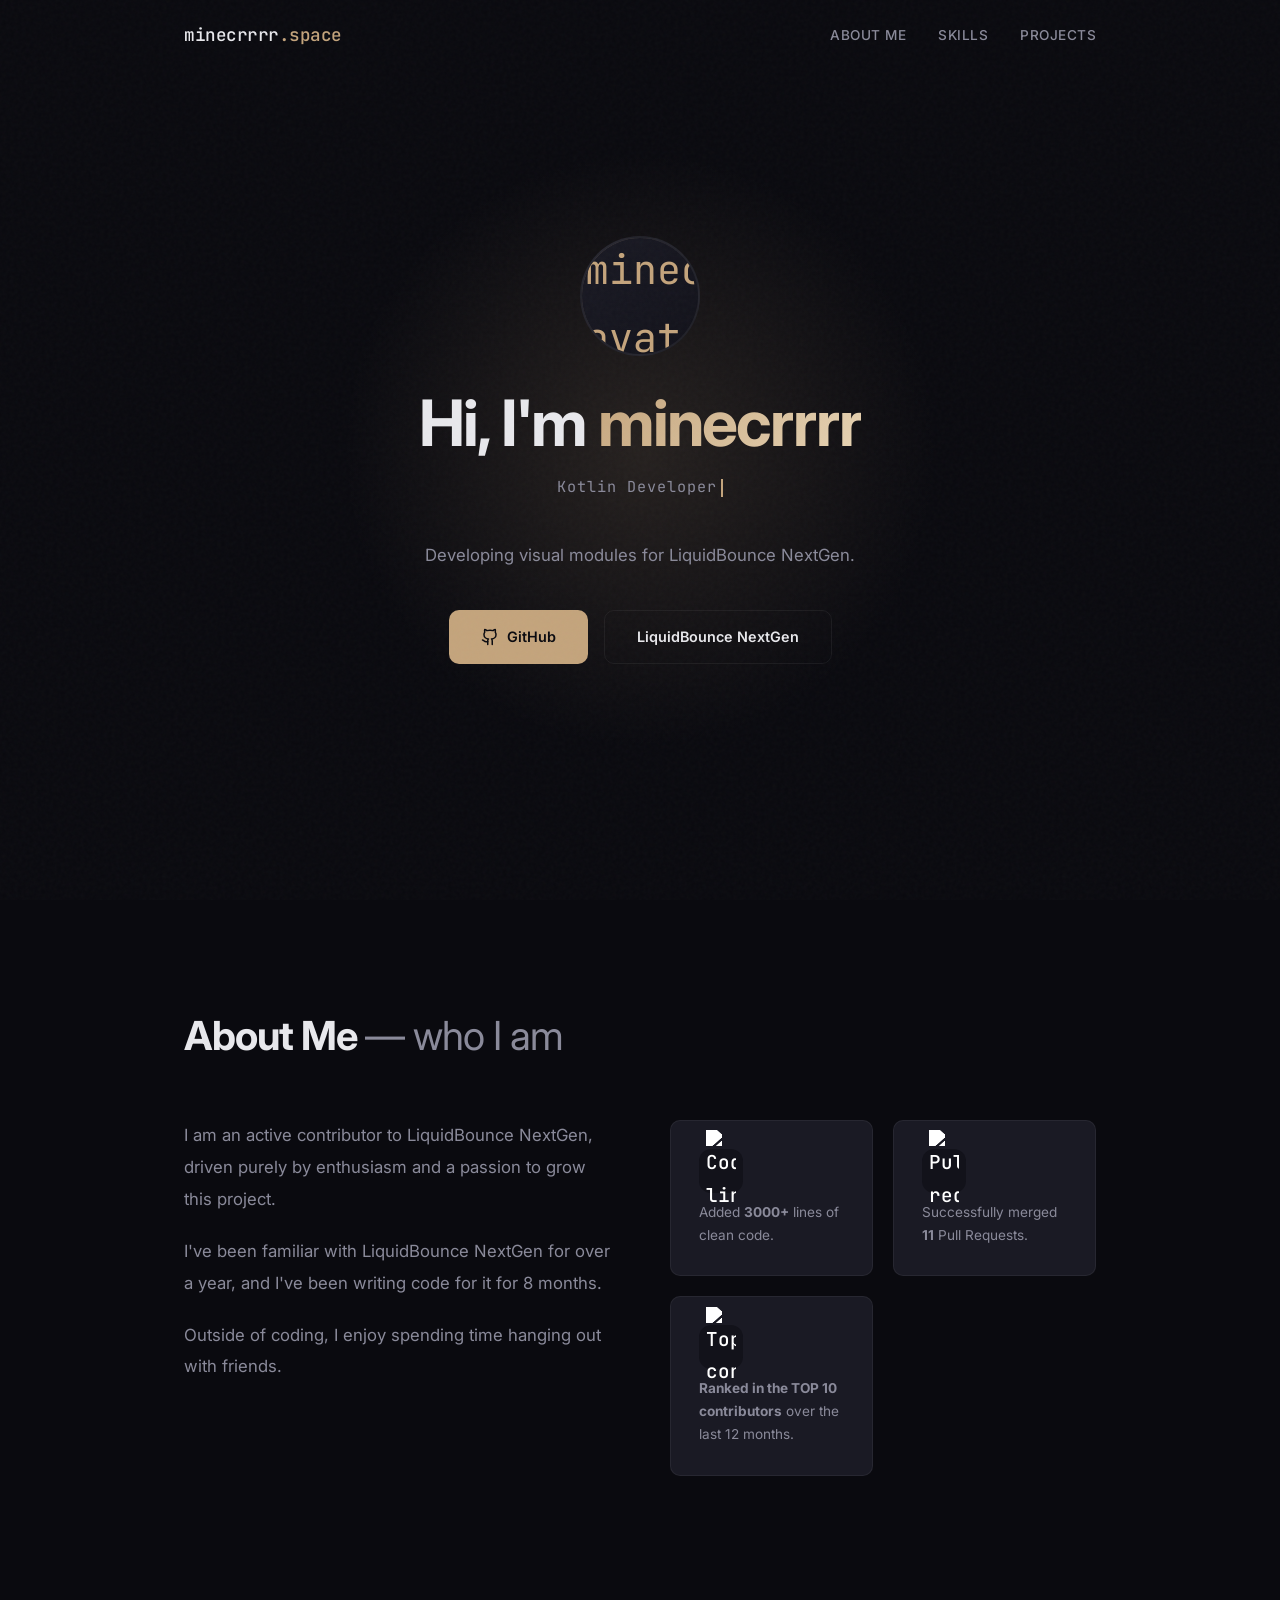
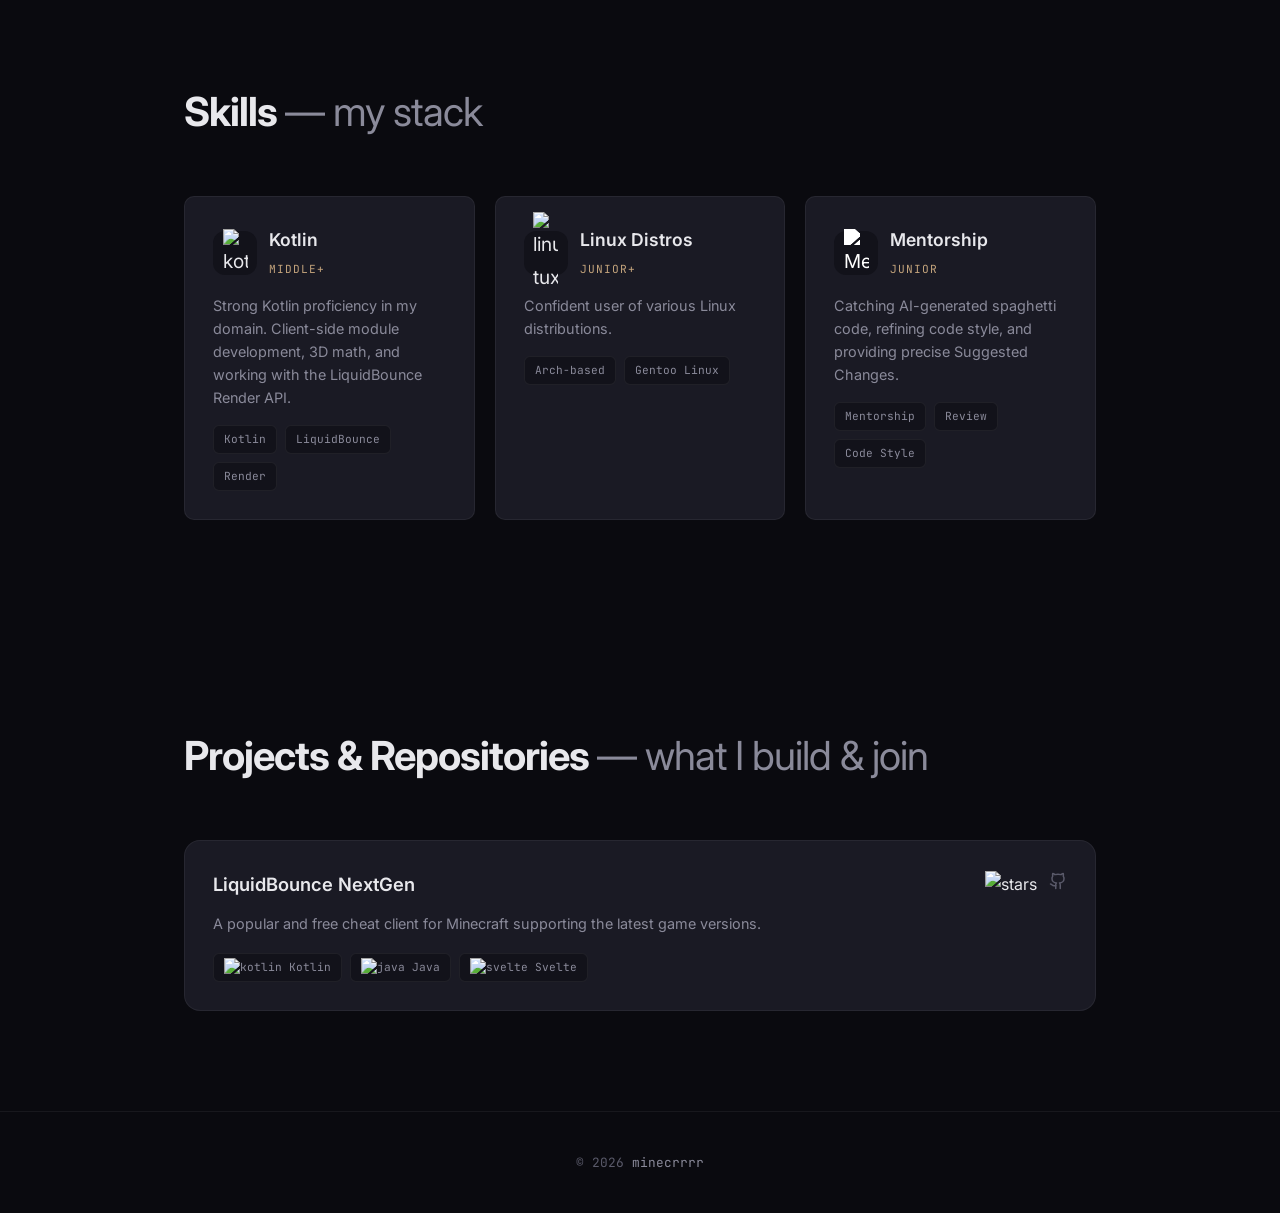
==== en/index.html @ 70c92e73 "feat(portfolio): add ru/en translations" ====
<!doctype html>
<html lang="en">
  <head>
    <meta charset="UTF-8" />
    <!-- Mobile responsiveness -->
    <meta name="viewport" content="width=device-width, initial-scale=1.0" />

    <title>minecrrrr.space — Personal Space</title>

    <link rel="icon" type="image/svg+xml" href="../favicon.svg" />

    <!-- Fonts -->
    <link rel="preconnect" href="https://fonts.googleapis.com" />
    <link rel="preconnect" href="https://fonts.gstatic.com" crossorigin />
    <link
      href="https://fonts.googleapis.com/css2?family=Inter:wght@300;400;500;600;700&family=JetBrains+Mono:wght@400;500&display=swap"
      rel="stylesheet"
    />

    <style>
      :root {
        --bg: #0a0a0f;
        --bg-elevated: #12121a;
        --bg-card: #1a1a24;
        --text: #e8e8ec;
        --text-muted: #8a8a9a;
        --text-dim: #5a5a6a;
        --accent: #c4a47c;
        --accent-glow: rgba(196, 164, 124, 0.15);
        --border: rgba(255, 255, 255, 0.06);
        --border-hover: rgba(196, 164, 124, 0.3);
        --radius: 16px;
        --radius-sm: 10px;
      }

      * {
        margin: 0;
        padding: 0;
        box-sizing: border-box;
      }
      html {
        scroll-behavior: smooth;
      }

      body {
        font-family:
          "Inter",
          -apple-system,
          BlinkMacSystemFont,
          sans-serif;
        background: var(--bg);
        color: var(--text);
        line-height: 1.7;
        overflow-x: hidden;
        -webkit-font-smoothing: antialiased;
      }

      body::before {
        content: "";
        position: fixed;
        top: 0;
        left: 0;
        width: 100%;
        height: 100%;
        opacity: 0.03;
        z-index: 9999;
        pointer-events: none;
        background-image: url("data:image/svg+xml,%3Csvg viewBox='0 0 256 256' xmlns='http://www.w3.org/2000/svg'%3E%3Cfilter id='noise'%3E%3CfeTurbulence type='fractalNoise' baseFrequency='0.9' numOctaves='4' stitchTiles='stitch'/%3E%3C/filter%3E%3Crect width='100%25' height='100%25' filter='url(%23noise)'/%3E%3C/svg%3E");
      }

      ::-webkit-scrollbar {
        width: 6px;
      }
      ::-webkit-scrollbar-track {
        background: var(--bg);
      }
      ::-webkit-scrollbar-thumb {
        background: var(--text-dim);
        border-radius: 3px;
      }
      ::-webkit-scrollbar-thumb:hover {
        background: var(--text-muted);
      }

      @keyframes fadeUp {
        from {
          opacity: 0;
          transform: translateY(30px);
        }
        to {
          opacity: 1;
          transform: translateY(0);
        }
      }
      @keyframes pulse {
        0%,
        100% {
          opacity: 1;
        }
        50% {
          opacity: 0.5;
        }
      }
      @keyframes float {
        0%,
        100% {
          transform: translateY(0px);
        }
        50% {
          transform: translateY(-10px);
        }
      }
      @keyframes blink {
        50% {
          opacity: 0;
        }
      }

      .fade-up {
        opacity: 0;
        animation: fadeUp 0.8s ease forwards;
      }
      .fade-up.delay-1 {
        animation-delay: 0.1s;
      }
      .fade-up.delay-2 {
        animation-delay: 0.2s;
      }
      .fade-up.delay-3 {
        animation-delay: 0.3s;
      }
      .fade-up.delay-4 {
        animation-delay: 0.4s;
      }

      .container {
        max-width: 960px;
        margin: 0 auto;
        padding: 0 24px;
      }

      nav {
        position: fixed;
        top: 0;
        left: 0;
        right: 0;
        z-index: 100;
        padding: 20px 0;
        transition: all 0.3s ease;
      }
      nav.scrolled {
        background: rgba(10, 10, 15, 0.85);
        backdrop-filter: blur(20px);
        border-bottom: 1px solid var(--border);
        padding: 14px 0;
      }
      nav .container {
        display: flex;
        justify-content: space-between;
        align-items: center;
      }
      .logo {
        font-family: "JetBrains Mono", monospace;
        font-size: 1.1rem;
        font-weight: 500;
        color: var(--text);
        text-decoration: none;
        letter-spacing: -0.5px;
      }
      .logo span {
        color: var(--accent);
      }
      .nav-links {
        display: flex;
        gap: 32px;
        list-style: none;
      }
      .nav-links a {
        color: var(--text-muted);
        text-decoration: none;
        font-size: 0.85rem;
        font-weight: 500;
        letter-spacing: 0.5px;
        text-transform: uppercase;
        transition: color 0.3s ease;
        position: relative;
      }
      .nav-links a::after {
        content: "";
        position: absolute;
        bottom: -4px;
        left: 0;
        width: 0;
        height: 1px;
        background: var(--accent);
        transition: width 0.3s ease;
      }
      .nav-links a:hover {
        color: var(--text);
      }
      .nav-links a:hover::after {
        width: 100%;
      }

      .hero {
        min-height: 100vh;
        display: flex;
        align-items: center;
        justify-content: center;
        position: relative;
        overflow: hidden;
      }
      .hero-bg {
        position: absolute;
        top: 50%;
        left: 50%;
        transform: translate(-50%, -50%);
        width: 600px;
        height: 600px;
        background: radial-gradient(
          circle,
          var(--accent-glow) 0%,
          transparent 70%
        );
        border-radius: 50%;
        animation: pulse 6s ease-in-out infinite;
        pointer-events: none;
      }
      .hero-content {
        text-align: center;
        position: relative;
        z-index: 1;
      }
      .hero-avatar {
        width: 120px;
        height: 120px;
        border-radius: 50%;
        margin: 0 auto 32px;
        background: linear-gradient(135deg, var(--bg-card), var(--bg-elevated));
        border: 2px solid var(--border);
        display: flex;
        align-items: center;
        justify-content: center;
        font-family: "JetBrains Mono", monospace;
        font-size: 2.5rem;
        color: var(--accent);
        position: relative;
        overflow: hidden;
      }
      .hero-avatar::before {
        content: "";
        position: absolute;
        inset: -2px;
        border-radius: 50%;
        padding: 2px;
        background: linear-gradient(135deg, var(--accent), transparent 60%);
        -webkit-mask:
          linear-gradient(#fff 0 0) content-box,
          linear-gradient(#fff 0 0);
        mask:
          linear-gradient(#fff 0 0) content-box,
          linear-gradient(#fff 0 0);
        -webkit-mask-composite: xor;
        mask-composite: exclude;
        opacity: 0.5;
      }
      .hero h1 {
        font-size: clamp(2.5rem, 6vw, 4rem);
        font-weight: 700;
        letter-spacing: -2px;
        line-height: 1.1;
        margin-bottom: 16px;
      }
      .hero h1 .accent {
        background: linear-gradient(135deg, var(--accent), #e8d5b5);
        -webkit-background-clip: text;
        -webkit-text-fill-color: transparent;
        background-clip: text;
      }
      .hero-subtitle {
        font-family: "JetBrains Mono", monospace;
        font-size: 0.95rem;
        color: var(--text-muted);
        margin-bottom: 40px;
        letter-spacing: 1px;
        min-height: 1.5em;
      }
      .hero-subtitle .cursor {
        display: inline-block;
        width: 2px;
        height: 1.2em;
        background: var(--accent);
        margin-left: 4px;
        animation: blink 1s step-end infinite;
        vertical-align: text-bottom;
      }
      .hero-desc {
        max-width: 520px;
        margin: 0 auto 40px;
        color: var(--text-muted);
        font-size: 1.05rem;
        line-height: 1.8;
      }
      .hero-buttons {
        display: flex;
        gap: 16px;
        justify-content: center;
        flex-wrap: wrap;
      }

      .btn {
        display: inline-flex;
        align-items: center;
        gap: 8px;
        padding: 14px 32px;
        border-radius: var(--radius-sm);
        font-size: 0.9rem;
        font-weight: 600;
        text-decoration: none;
        transition: all 0.3s ease;
        cursor: pointer;
        border: none;
        font-family: inherit;
      }
      .btn-primary {
        background: var(--accent);
        color: var(--bg);
      }
      .btn-primary:hover {
        transform: translateY(-2px);
        box-shadow: 0 10px 40px rgba(196, 164, 124, 0.3);
      }
      .btn-secondary {
        background: transparent;
        color: var(--text);
        border: 1px solid var(--border);
      }
      .btn-secondary:hover {
        border-color: var(--border-hover);
        background: var(--bg-card);
        transform: translateY(-2px);
      }

      section {
        padding: 100px 0;
        position: relative;
      }
      .section-header {
        margin-bottom: 60px;
      }
      .section-label {
        font-family: "JetBrains Mono", monospace;
        font-size: 0.75rem;
        color: var(--accent);
        letter-spacing: 3px;
        text-transform: uppercase;
        margin-bottom: 12px;
      }
      .section-title {
        font-size: clamp(1.8rem, 4vw, 2.5rem);
        font-weight: 700;
        letter-spacing: -1px;
        line-height: 1.2;
      }
      .section-title span {
        color: var(--text-muted);
        font-weight: 400;
      }

      .about-grid {
        display: grid;
        grid-template-columns: 1fr 1fr;
        gap: 60px;
        align-items: start;
      }
      .about-text {
        color: var(--text-muted);
        font-size: 1.05rem;
        line-height: 1.9;
      }
      .about-text p {
        margin-bottom: 20px;
      }
      .about-text strong {
        color: var(--text);
        font-weight: 600;
      }
      .about-text a {
        color: var(--accent);
        text-decoration: none;
        border-bottom: 1px solid transparent;
        transition: border-color 0.3s ease;
      }
      .about-text a:hover {
        border-bottom-color: var(--accent);
      }
      .stats {
        display: grid;
        grid-template-columns: 1fr 1fr;
        gap: 20px;
      }
      .stat-card {
        background: var(--bg-card);
        border: 1px solid var(--border);
        border-radius: var(--radius-sm);
        padding: 28px;
        transition: all 0.3s ease;
      }
      .stat-card:hover {
        border-color: var(--border-hover);
        transform: translateY(-4px);
      }
      .stat-number {
        font-family: "JetBrains Mono", monospace;
        font-size: 2rem;
        font-weight: 500;
        color: var(--accent);
        margin-bottom: 8px;
      }
      .stat-label {
        font-size: 0.85rem;
        color: var(--text-muted);
      }

      .skills-grid {
        display: grid;
        grid-template-columns: repeat(auto-fit, minmax(280px, 1fr));
        gap: 20px;
      }
      .skill-card {
        background: var(--bg-card);
        border: 1px solid var(--border);
        border-radius: var(--radius-sm);
        padding: 28px;
        transition: all 0.3s ease;
      }
      .skill-card:hover {
        border-color: var(--border-hover);
        transform: translateY(-4px);
      }
      .skill-header {
        display: flex;
        align-items: center;
        gap: 12px;
        margin-bottom: 12px;
      }
      .skill-icon {
        width: 44px;
        height: 44px;
        border-radius: 12px;
        background: var(--bg-elevated);
        display: flex;
        align-items: center;
        justify-content: center;
        font-size: 1.2rem;
        flex-shrink: 0;
      }
      .skill-name {
        font-size: 1.1rem;
        font-weight: 600;
      }
      .skill-level {
        font-family: "JetBrains Mono", monospace;
        font-size: 0.7rem;
        color: var(--accent);
        text-transform: uppercase;
        letter-spacing: 1px;
      }
      .skill-desc {
        font-size: 0.9rem;
        color: var(--text-muted);
        line-height: 1.6;
      }
      .skill-tags {
        display: flex;
        flex-wrap: wrap;
        gap: 8px;
        margin-top: 16px;
      }
      .skill-tag {
        font-family: "JetBrains Mono", monospace;
        font-size: 0.7rem;
        padding: 4px 10px;
        border-radius: 6px;
        background: var(--bg-elevated);
        color: var(--text-muted);
        border: 1px solid var(--border);
      }

      .projects-grid {
        display: grid;
        grid-template-columns: repeat(auto-fit, minmax(300px, 1fr));
        gap: 24px;
      }
      .project-card {
        background: var(--bg-card);
        border: 1px solid var(--border);
        border-radius: var(--radius);
        overflow: hidden;
        transition: all 0.4s ease;
        position: relative;
      }
      .project-card::before {
        content: "";
        position: absolute;
        top: 0;
        left: 0;
        right: 0;
        height: 2px;
        opacity: 0;
        transition: opacity 0.3s ease;
      }
      .project-card:hover {
        border-color: var(--border-hover);
        transform: translateY(-6px);
        box-shadow: 0 20px 60px rgba(0, 0, 0, 0.3);
      }
      .project-card:hover::before {
        opacity: 1;
      }
      .project-body {
        padding: 28px;
      }
      .project-header {
        display: flex;
        align-items: center;
        justify-content: space-between;
        margin-bottom: 12px;
      }
      .project-title {
        font-size: 1.15rem;
        font-weight: 600;
      }
      .project-links {
        display: flex;
        gap: 12px;
      }
      .project-links a {
        color: var(--text-dim);
        transition: color 0.3s ease;
      }
      .project-links a:hover {
        color: var(--accent);
      }
      .project-desc {
        color: var(--text-muted);
        font-size: 0.9rem;
        line-height: 1.7;
        margin-bottom: 16px;
      }
      .project-tags {
        display: flex;
        flex-wrap: wrap;
        gap: 8px;
      }
      .project-tag {
        font-family: "JetBrains Mono", monospace;
        font-size: 0.7rem;
        padding: 4px 10px;
        border-radius: 6px;
        background: var(--bg-elevated);
        color: var(--text-muted);
        border: 1px solid var(--border);
      }

      footer {
        padding: 40px 0;
        border-top: 1px solid var(--border);
        text-align: center;
      }
      footer p {
        color: var(--text-dim);
        font-size: 0.8rem;
        font-family: "JetBrains Mono", monospace;
      }
      footer a {
        color: var(--text-muted);
        text-decoration: none;
        transition: color 0.3s ease;
      }
      footer a:hover {
        color: var(--accent);
      }

      @media (max-width: 768px) {
        .nav-links {
          display: none;
        }
        .about-grid {
          grid-template-columns: 1fr;
          gap: 40px;
        }
        .stats {
          grid-template-columns: 1fr 1fr;
        }
        .hero-buttons {
          flex-direction: column;
          align-items: center;
        }
        .btn {
          width: 100%;
          max-width: 280px;
          justify-content: center;
        }
        section {
          padding: 60px 0;
        }
      }

      .reveal {
        opacity: 0;
        transform: translateY(30px);
        transition: all 0.8s ease;
      }
      .reveal.visible {
        opacity: 1;
        transform: translateY(0);
      }
    </style>
  </head>
  <body>
    <!-- NAVIGATION -->
    <nav id="nav">
      <div class="container">
        <a href="#" class="logo">minecrrrr<span>.space</span></a>
        <ul class="nav-links">
          <li><a href="#about">About Me</a></li>
          <li><a href="#skills">Skills</a></li>
          <li><a href="#projects">Projects</a></li>
        </ul>
      </div>
    </nav>

    <!-- HERO SECTION -->
    <section class="hero">
      <div class="hero-bg"></div>

      <div class="hero-content">
        <div class="hero-avatar">
          <img
            src="https://github.com/minecrrrr.png"
            alt="minecrrrr avatar"
            style="width: 110px; height: auto; border-radius: 50%"
          />
        </div>

        <h1 class="fade-up delay-1">
          Hi, I'm <span class="accent">minecrrrr</span>
        </h1>

        <p class="hero-subtitle fade-up delay-2">
          <span id="typewriter"></span><span class="cursor"></span>
        </p>

        <p class="hero-desc fade-up delay-3">
          Developing visual modules for LiquidBounce NextGen.
        </p>

        <div class="hero-buttons fade-up delay-4">
          <a
            href="https://github.com/minecrrrr"
            target="_blank"
            class="btn btn-primary"
          >
            <svg
              width="18"
              height="18"
              viewBox="0 0 24 24"
              fill="none"
              stroke="currentColor"
              stroke-width="2"
              stroke-linecap="round"
              stroke-linejoin="round"
            >
              <path
                d="M15 22v-4a4.8 4.8 0 0 0-1-3.5c3 0 6-2 6-5.5.08-1.25-.27-2.48-1-3.5.28-1.15.28-2.35 0-3.5 0 0-1 0-3 1.5-2.64-.5-5.36-.5-8 0C6 2 5 2 5 2c-.3 1.15-.3 2.35 0 3.5A5.403 5.403 0 0 0 4 9c0 3.5 3 5.5 6 5.5-.39.49-.68 1.05-.85 1.65-.17.6-.22 1.23-.15 1.85v4"
              />
              <path d="M9 18c-4.51 2-5-2-7-2" />
            </svg>
            GitHub
          </a>
          <a
            href="https://github.com/CCBlueX/LiquidBounce"
            target="_blank"
            class="btn btn-secondary"
          >
            LiquidBounce NextGen
          </a>
        </div>
      </div>
    </section>

    <!-- ABOUT SECTION -->
    <section id="about">
      <div class="container">
        <div class="section-header reveal">
          <p class="section-label"></p>
          <h2 class="section-title">About Me <span>— who I am</span></h2>
        </div>

        <div class="about-grid">
          <div class="about-text reveal">
            <p>
              I am an active contributor to LiquidBounce NextGen, driven purely
              by enthusiasm and a passion to grow this project.
            </p>
            <p>
              I've been familiar with LiquidBounce NextGen for over a year, and
              I've been writing code for it for 8 months.
            </p>
            <p>
              Outside of coding, I enjoy spending time hanging out with friends.
            </p>
          </div>

          <div class="stats reveal">
            <div class="stat-card">
              <div class="stat-number">
                <div class="skill-icon">
                  <img
                    src="https://unpkg.com/lucide-static@latest/icons/code-xml.svg"
                    alt="Code lines"
                    style="
                      filter: brightness(0) invert(1);
                      width: 30px;
                      height: auto;
                    "
                  />
                </div>
              </div>
              <div class="stat-label">
                Added <strong>3000+</strong> lines of clean code.
              </div>
            </div>

            <div class="stat-card">
              <div class="stat-number">
                <div class="skill-icon">
                  <img
                    src="https://unpkg.com/lucide-static@latest/icons/git-merge.svg"
                    alt="Pull requests"
                    style="
                      filter: brightness(0) invert(1);
                      width: 30px;
                      height: auto;
                    "
                  />
                </div>
              </div>
              <div class="stat-label">
                Successfully merged <strong>11</strong> Pull Requests.
              </div>
            </div>

            <div class="stat-card">
              <div class="stat-number">
                <div class="skill-icon">
                  <img
                    src="https://unpkg.com/lucide-static@latest/icons/trending-up.svg"
                    alt="Top contributor"
                    style="
                      filter: brightness(0) invert(1);
                      width: 30px;
                      height: auto;
                    "
                  />
                </div>
              </div>
              <div class="stat-label">
                <strong>Ranked in the TOP 10 contributors</strong> over the last
                12 months.
              </div>
            </div>
          </div>
        </div>
      </div>
    </section>

    <!-- SKILLS SECTION -->
    <section id="skills">
      <div class="container">
        <div class="section-header reveal">
          <p class="section-label"></p>
          <h2 class="section-title">Skills <span>— my stack</span></h2>
        </div>

        <div class="skills-grid">
          <div class="skill-card reveal">
            <div class="skill-header">
              <div class="skill-icon">
                <img
                  src="https://cdn.svglogos.dev/logos/kotlin-icon.svg"
                  alt="kotlin"
                  style="width: 25px; height: auto"
                />
              </div>
              <div>
                <h3 class="skill-name">Kotlin</h3>
                <span class="skill-level">Middle+</span>
              </div>
            </div>
            <p class="skill-desc">
              Strong Kotlin proficiency in my domain. Client-side module
              development, 3D math, and working with the LiquidBounce Render
              API.
            </p>
            <div class="skill-tags">
              <span class="skill-tag">Kotlin</span>
              <span class="skill-tag">LiquidBounce</span>
              <span class="skill-tag">Render</span>
            </div>
          </div>

          <div class="skill-card reveal">
            <div class="skill-header">
              <div class="skill-icon">
                <img
                  src="https://cdn.svglogos.dev/logos/linux-tux.svg"
                  alt="linux-tux"
                  style="width: 25px; height: auto"
                />
              </div>
              <div>
                <h3 class="skill-name">Linux Distros</h3>
                <span class="skill-level">Junior+</span>
              </div>
            </div>
            <p class="skill-desc">
              Confident user of various Linux distributions.
            </p>
            <div class="skill-tags">
              <span class="skill-tag">Arch-based</span>
              <span class="skill-tag">Gentoo Linux</span>
            </div>
          </div>

          <div class="skill-card reveal">
            <div class="skill-header">
              <div class="skill-icon">
                <img
                  src="https://unpkg.com/lucide-static@latest/icons/message-square-code.svg"
                  alt="Mentorship"
                  style="
                    filter: brightness(0) invert(1);
                    width: 25px;
                    height: auto;
                  "
                />
              </div>
              <div>
                <h3 class="skill-name">Mentorship</h3>
                <span class="skill-level">Junior</span>
              </div>
            </div>
            <p class="skill-desc">
              Catching AI-generated spaghetti code, refining code style, and
              providing precise Suggested Changes.
            </p>
            <div class="skill-tags">
              <span class="skill-tag">Mentorship</span>
              <span class="skill-tag">Review</span>
              <span class="skill-tag">Code Style</span>
            </div>
          </div>
        </div>
      </div>
    </section>

    <!-- PROJECTS SECTION -->
    <section id="projects">
      <div class="container">
        <div class="section-header reveal">
          <p class="section-label"></p>
          <h2 class="section-title">
            Projects & Repositories <span>— what I build & join</span>
          </h2>
        </div>

        <div class="projects-grid">
          <div class="project-card reveal">
            <div class="project-body">
              <div class="project-header">
                <h3 class="project-title">LiquidBounce NextGen</h3>
                <div class="project-links">
                  <span
                    ><img
                      src="https://img.shields.io/github/stars/CCBlueX/LiquidBounce?style=flat-square&color=c4a47c&labelColor=1a1a24&logo=github"
                      alt="stars"
                  /></span>
                  <a
                    href="https://github.com/CCBlueX/LiquidBounce"
                    target="_blank"
                    aria-label="GitHub"
                  >
                    <svg
                      width="18"
                      height="18"
                      viewBox="0 0 24 24"
                      fill="none"
                      stroke="currentColor"
                      stroke-width="2"
                      stroke-linecap="round"
                      stroke-linejoin="round"
                    >
                      <path
                        d="M15 22v-4a4.8 4.8 0 0 0-1-3.5c3 0 6-2 6-5.5.08-1.25-.27-2.48-1-3.5.28-1.15.28-2.35 0-3.5 0 0-1 0-3 1.5-2.64-.5-5.36-.5-8 0C6 2 5 2 5 2c-.3 1.15-.3 2.35 0 3.5A5.403 5.403 0 0 0 4 9c0 3.5 3 5.5 6 5.5-.39.49-.68 1.05-.85 1.65-.17.6-.22 1.23-.15 1.85v4"
                      />
                      <path d="M9 18c-4.51 2-5-2-7-2" />
                    </svg>
                  </a>
                </div>
              </div>
              <p class="project-desc">
                A popular and free cheat client for Minecraft supporting the
                latest game versions.
              </p>
              <div class="project-tags">
                <span class="project-tag"
                  ><img
                    src="https://cdn.svglogos.dev/logos/kotlin-icon.svg"
                    alt="kotlin"
                    style="width: 10px; height: auto"
                  />
                  Kotlin</span
                >
                <span class="project-tag"
                  ><img
                    src="https://cdn.svglogos.dev/logos/java.svg"
                    alt="java"
                    style="width: 10px; height: auto"
                  />
                  Java</span
                >
                <span class="project-tag"
                  ><img
                    src="https://cdn.svglogos.dev/logos/svelte-icon.svg"
                    alt="svelte"
                    style="width: 10px; height: auto"
                  />
                  Svelte</span
                >
              </div>
            </div>
          </div>
        </div>
      </div>
    </section>

    <!-- FOOTER -->
    <footer>
      <div class="container">
        <p>
          © 2026
          <a href="https://github.com/minecrrrr" target="_blank">minecrrrr</a>
        </p>
      </div>
    </footer>

    <!-- JAVASCRIPT -->
    <script>
      // 1. Typewriter Effect
      const phrases = [
        "Kotlin Developer",
        "Active Contributor",
        "Visual Developer",
      ];
      let phraseIndex = 0;
      let charIndex = 0;
      let isDeleting = false;
      const typewriter = document.getElementById("typewriter");

      function type() {
        const current = phrases[phraseIndex];
        if (isDeleting) {
          typewriter.textContent = current.substring(0, charIndex - 1);
          charIndex--;
        } else {
          typewriter.textContent = current.substring(0, charIndex + 1);
          charIndex++;
        }

        let typeSpeed = isDeleting ? 50 : 120;

        if (!isDeleting && charIndex === current.length) {
          typeSpeed = 2000;
          isDeleting = true;
        } else if (isDeleting && charIndex === 0) {
          isDeleting = false;
          phraseIndex = (phraseIndex + 1) % phrases.length;
          typeSpeed = 500;
        }

        setTimeout(type, typeSpeed);
      }
      type();

      // 2. Navigation Scroll Effect
      const nav = document.getElementById("nav");
      window.addEventListener("scroll", () => {
        if (window.scrollY > 50) {
          nav.classList.add("scrolled");
        } else {
          nav.classList.remove("scrolled");
        }
      });

      // 3. Scroll Reveal Animation
      const observer = new IntersectionObserver(
        (entries) => {
          entries.forEach((entry) => {
            if (entry.isIntersecting) {
              entry.target.classList.add("visible");
            }
          });
        },
        { threshold: 0.1 },
      );

      document
        .querySelectorAll(".reveal")
        .forEach((el) => observer.observe(el));

      // 4. Smooth Anchor Scroll
      document.querySelectorAll('a[href^="#"]').forEach((anchor) => {
        anchor.addEventListener("click", function (e) {
          e.preventDefault();
          const target = document.querySelector(this.getAttribute("href"));
          if (target) {
            target.scrollIntoView({ behavior: "smooth", block: "start" });
          }
        });
      });
    </script>
  </body>
</html>
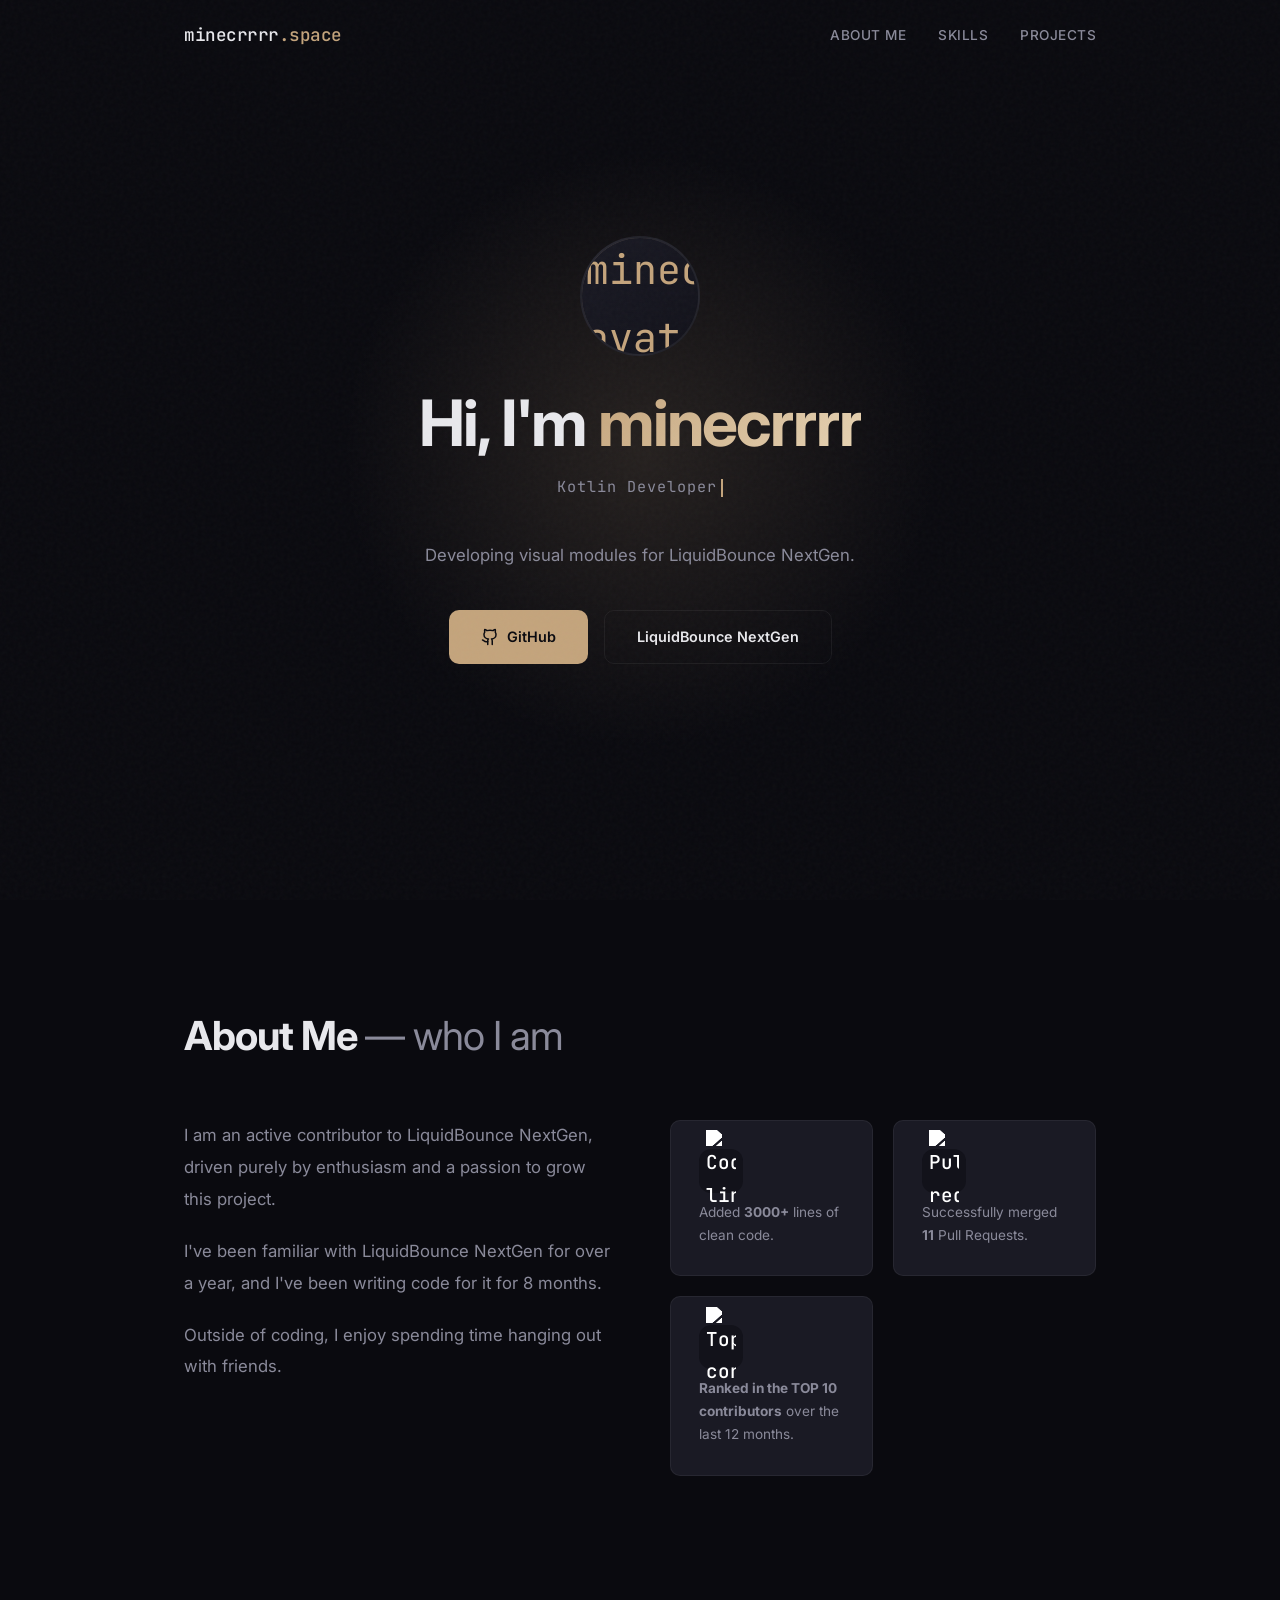
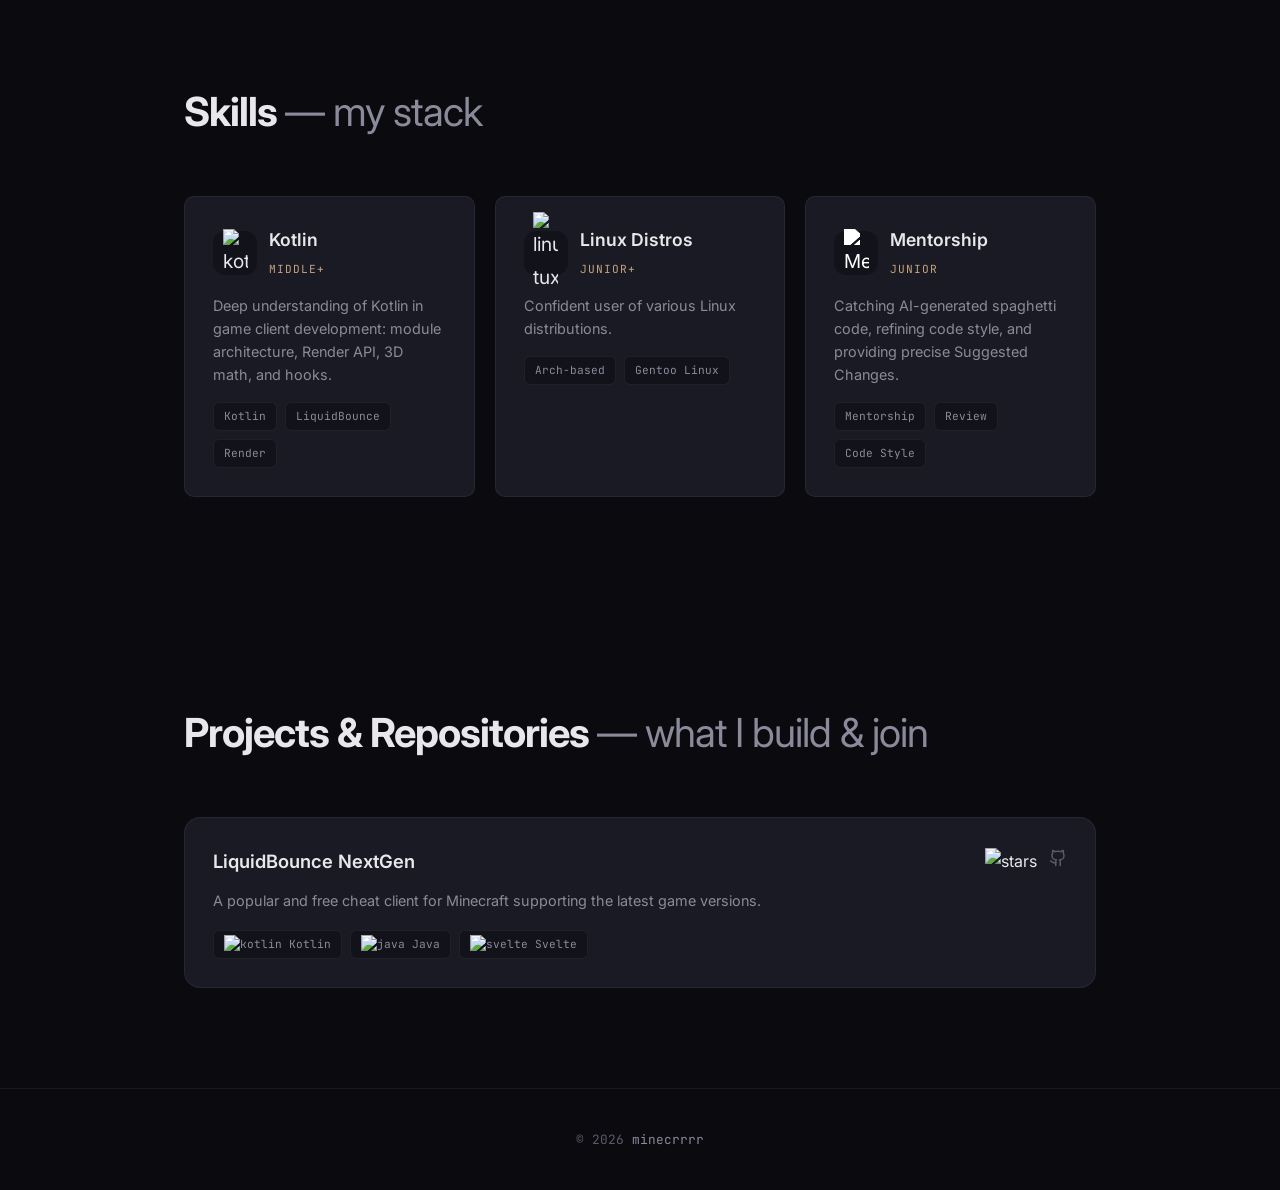
==== commit c0da29e3: "." ====
--- a/en/index.html
+++ b/en/index.html
@@ -800,9 +800,8 @@
               </div>
             </div>
             <p class="skill-desc">
-              Strong Kotlin proficiency in my domain. Client-side module
-              development, 3D math, and working with the LiquidBounce Render
-              API.
+              Deep understanding of Kotlin in game client development: module
+              architecture, Render API, 3D math, and hooks.
             </p>
             <div class="skill-tags">
               <span class="skill-tag">Kotlin</span>
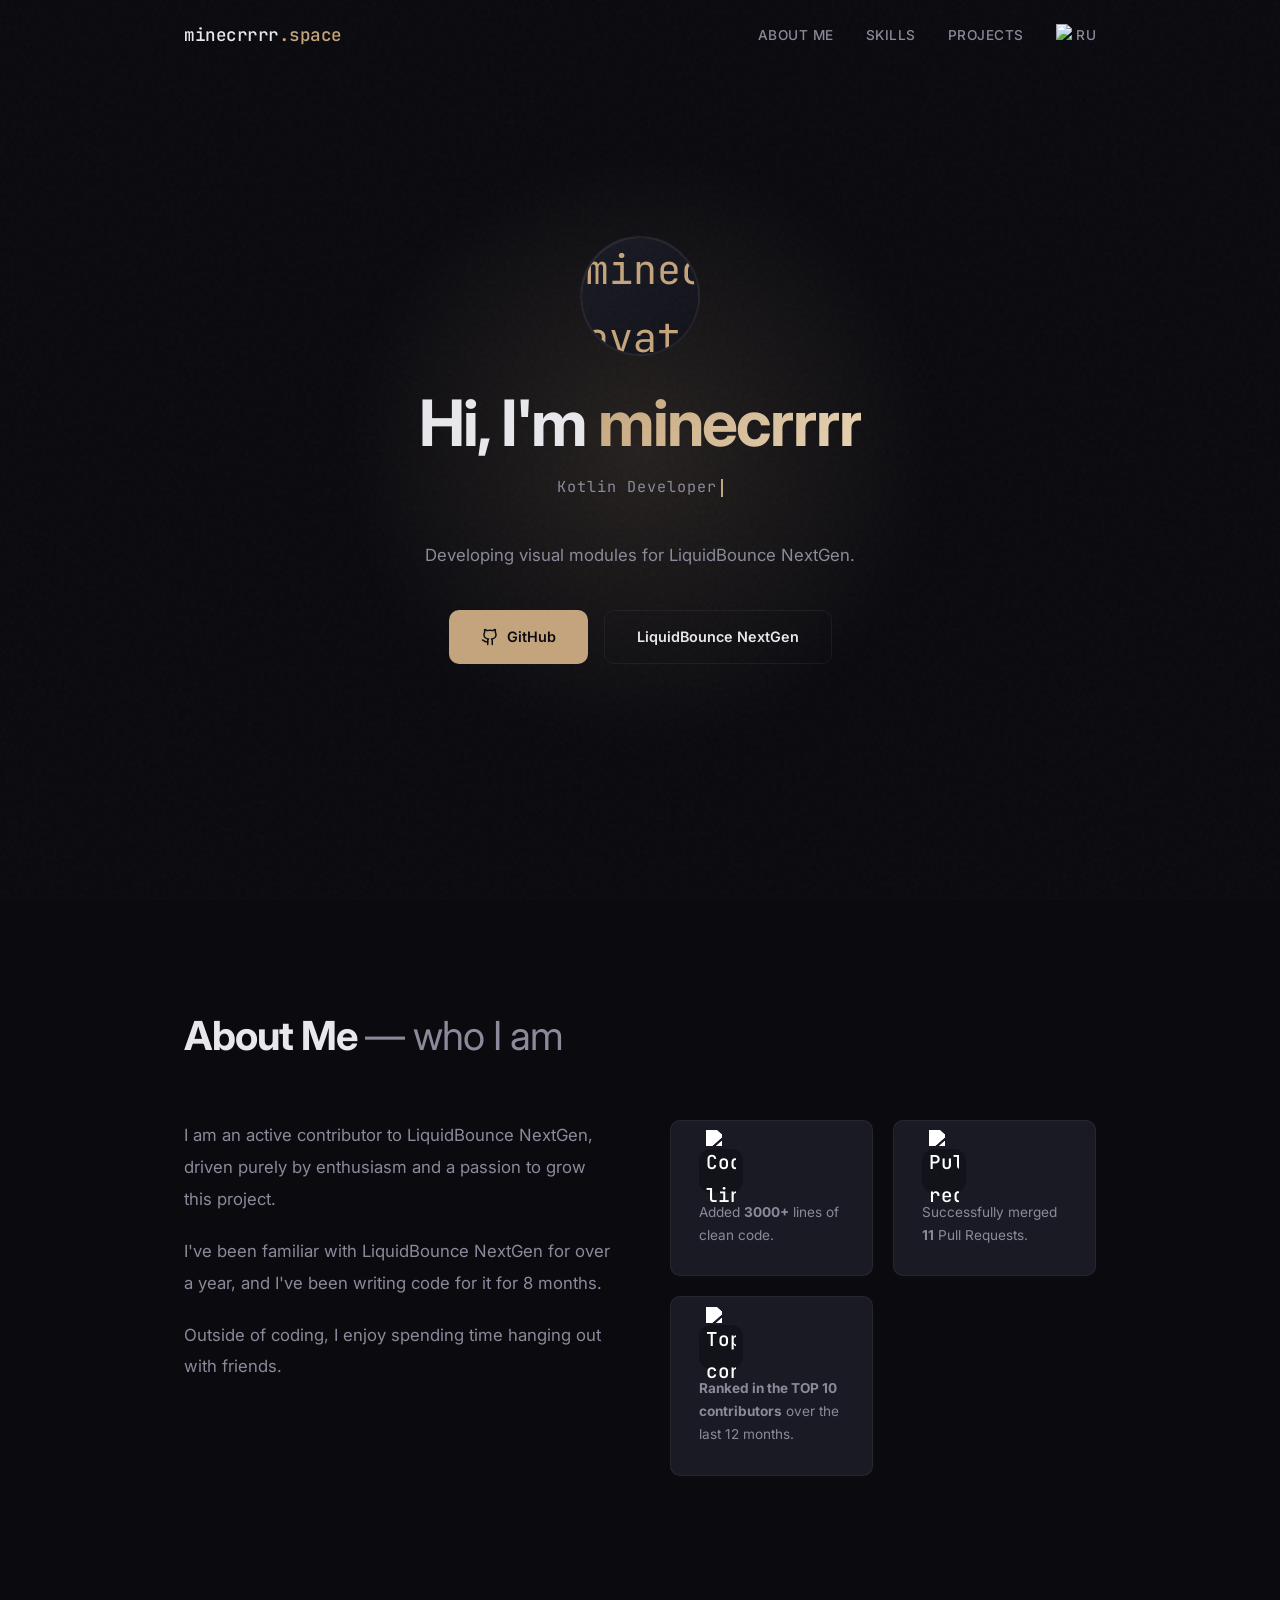
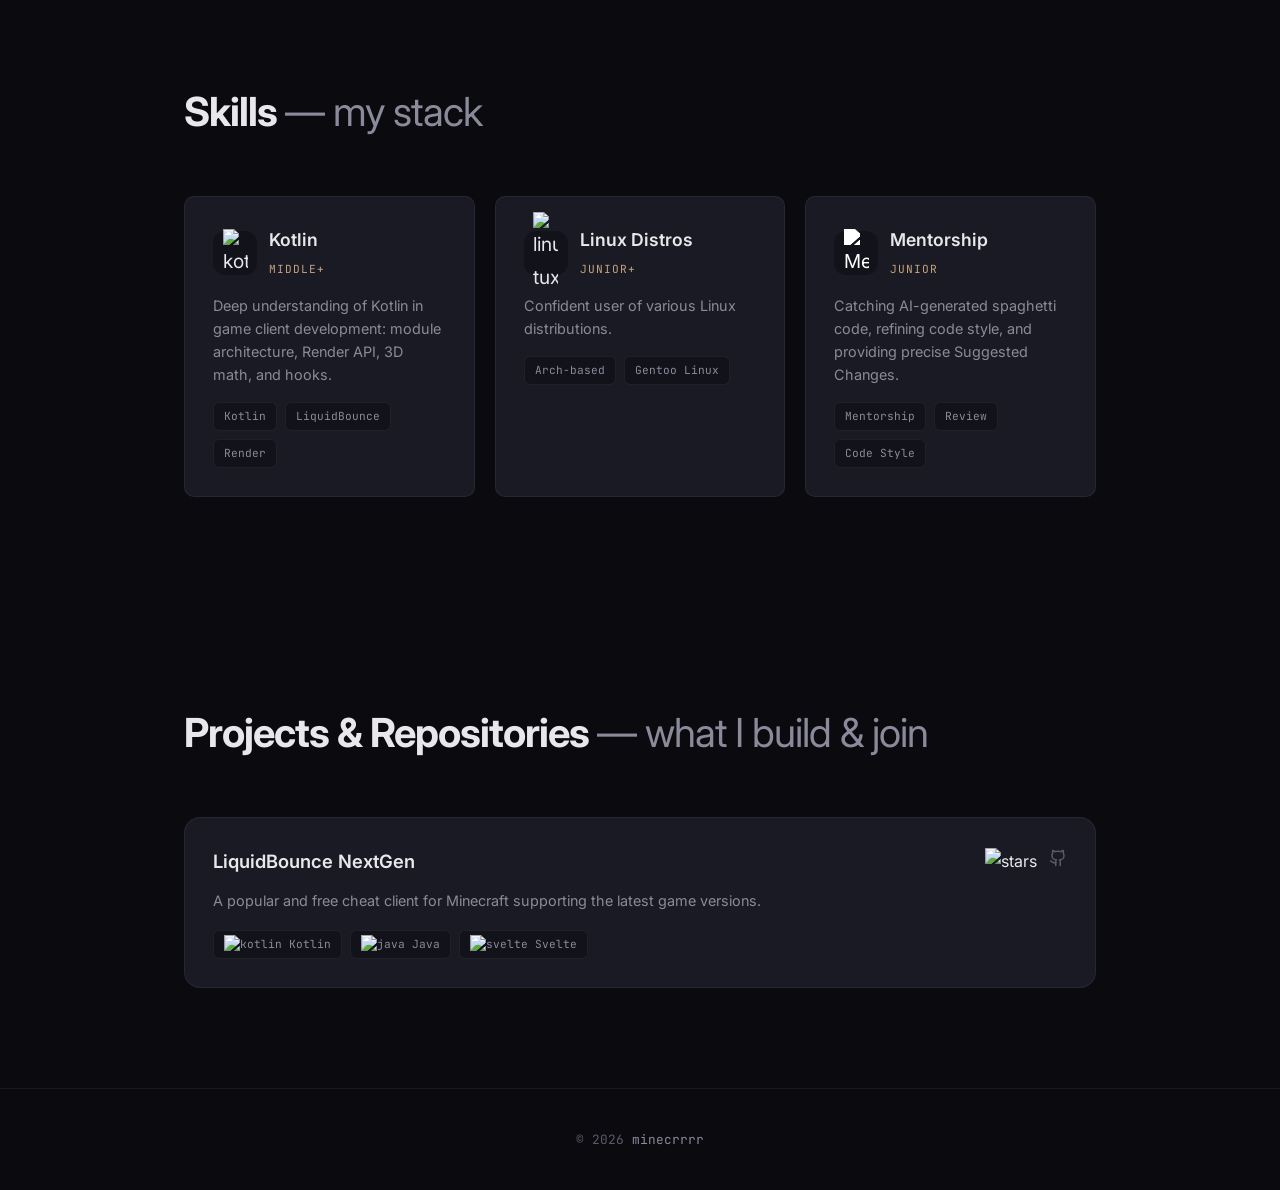
==== commit 224f73c1: "." ====
--- a/en/index.html
+++ b/en/index.html
@@ -627,6 +627,20 @@
           <li><a href="#about">About Me</a></li>
           <li><a href="#skills">Skills</a></li>
           <li><a href="#projects">Projects</a></li>
+          <li>
+            <a
+              href="../ru/index.html"
+              class="lang-switch"
+              title="Переключить на русский"
+            >
+              <span class="flag">
+                <img
+                  src="https://hatscripts.github.io/circle-flags/flags/ru.svg"
+                  width="12"
+              /></span>
+              RU
+            </a>
+          </li>
         </ul>
       </div>
     </nav>
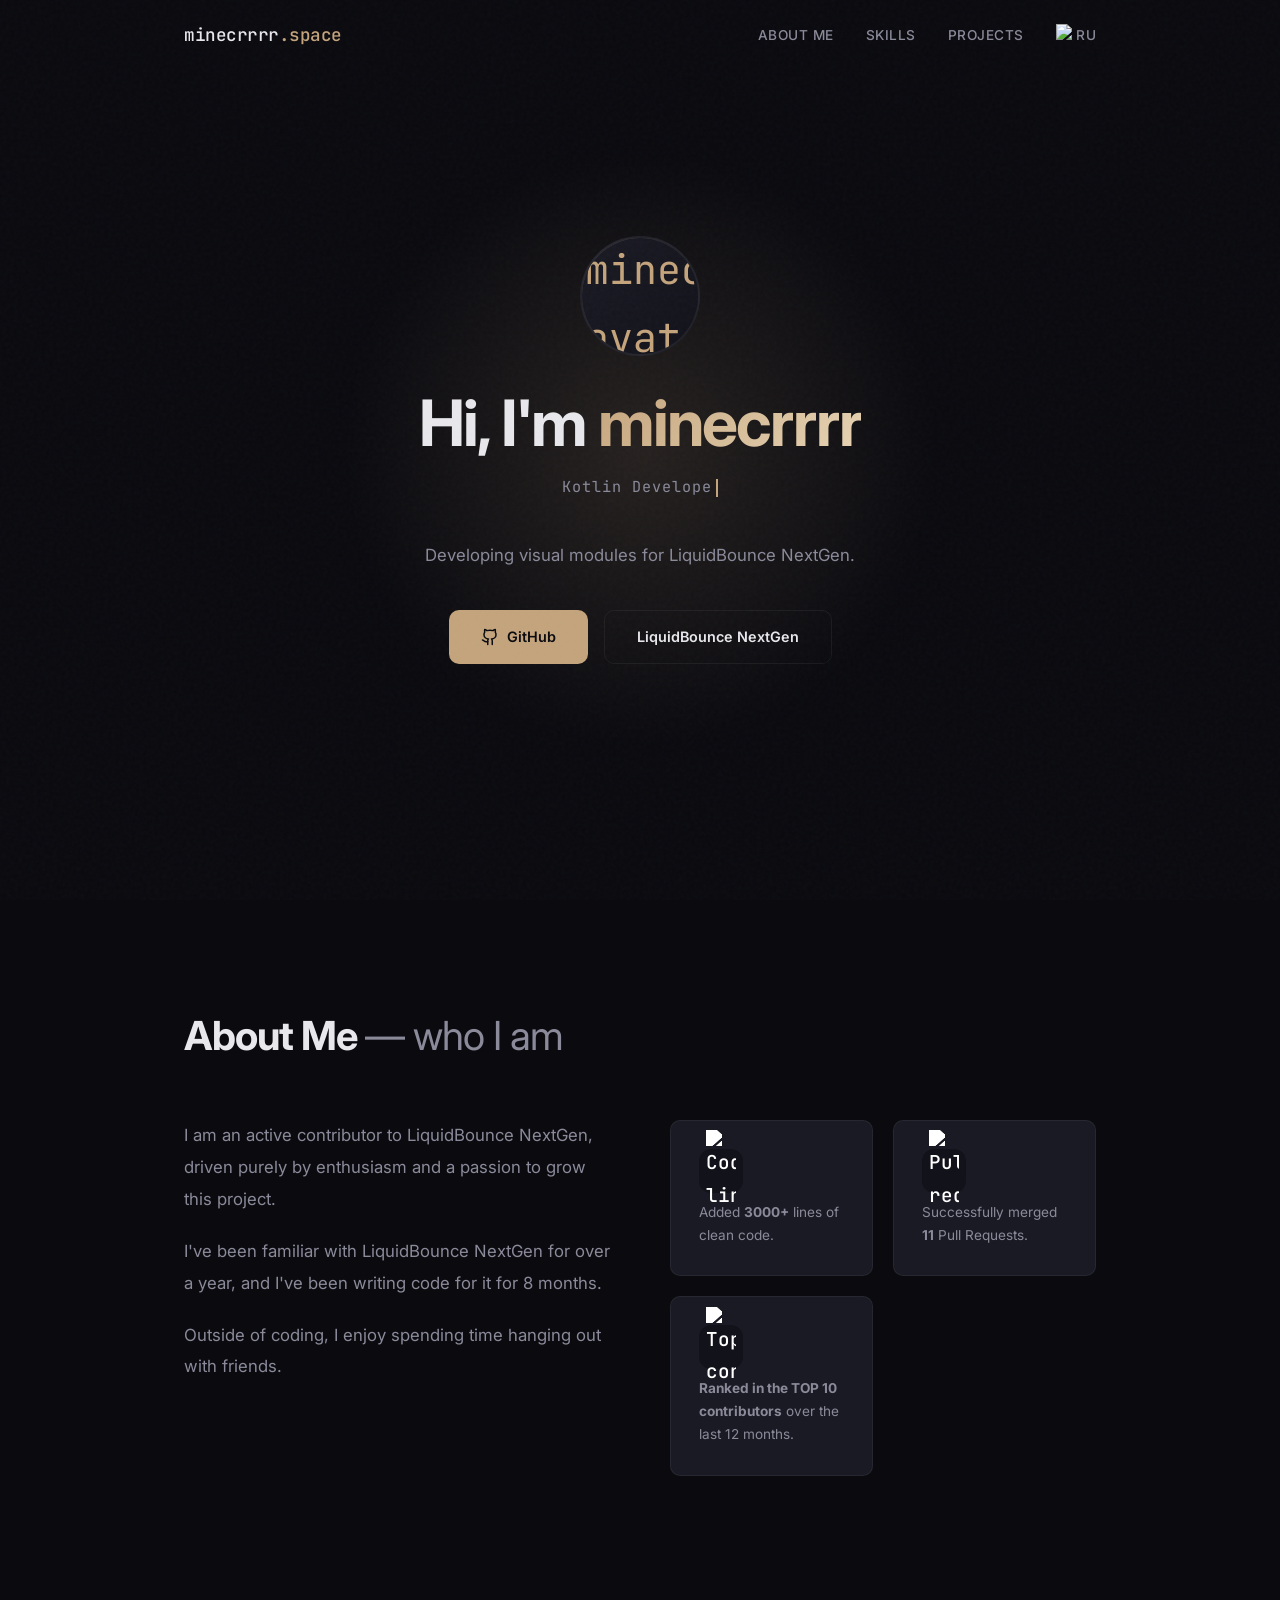
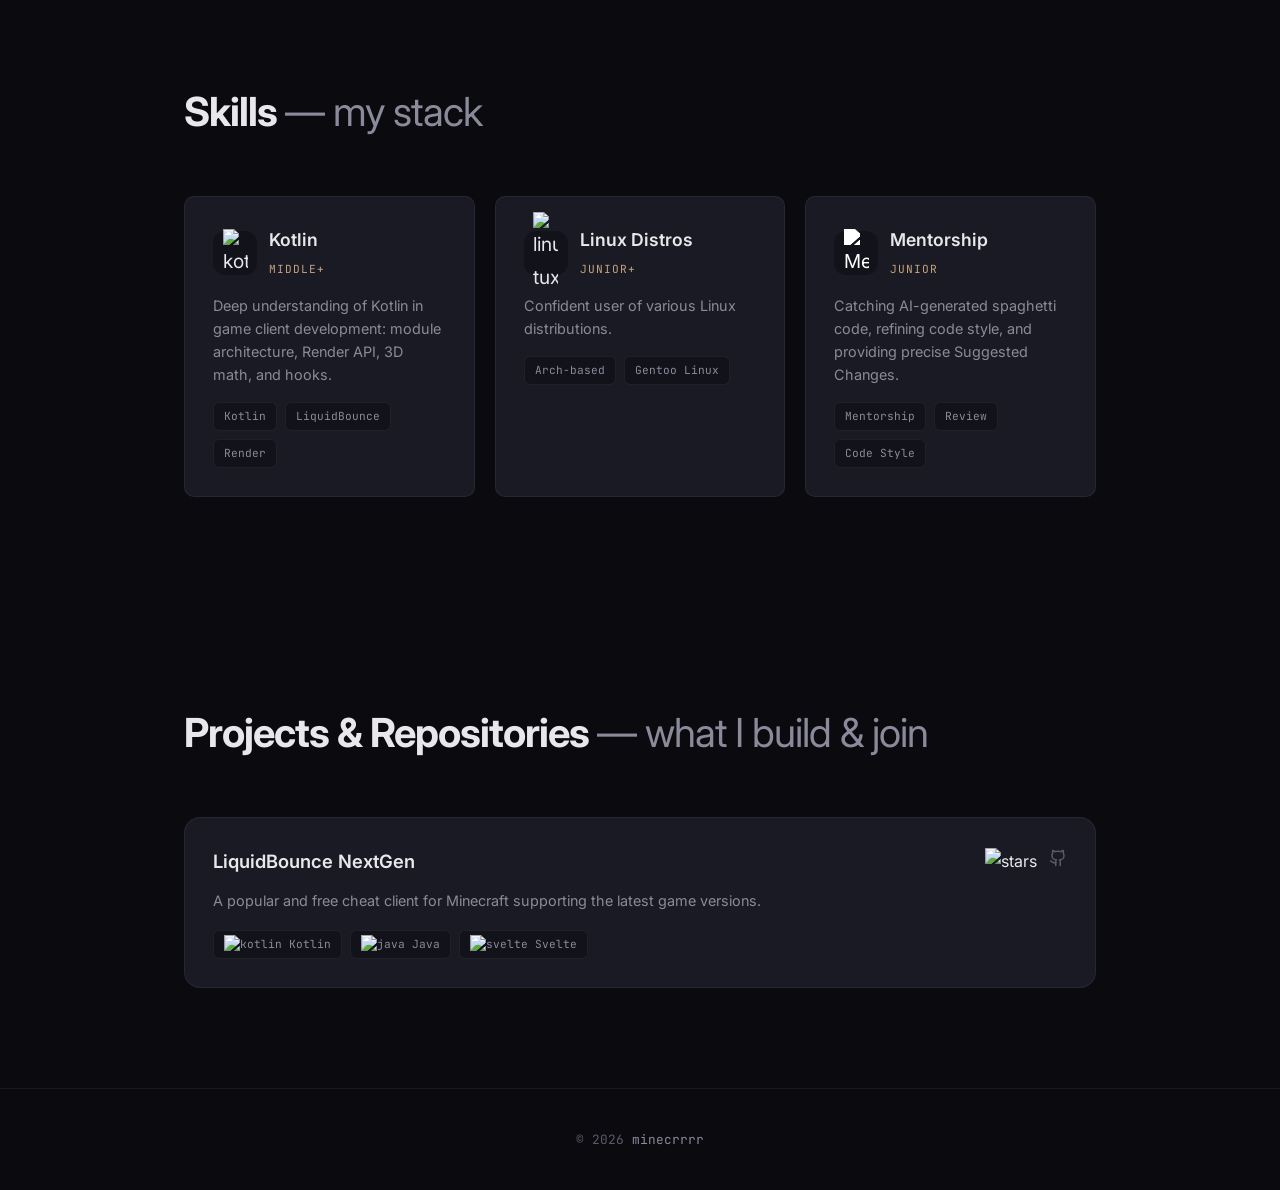
==== commit 3cc6cb5e: "." ====
--- a/en/index.html
+++ b/en/index.html
@@ -3,7 +3,10 @@
   <head>
     <meta charset="UTF-8" />
     <!-- Mobile responsiveness -->
-    <meta name="viewport" content="width=device-width, initial-scale=1.0" />
+    <meta
+      name="viewport"
+      content="width=1200, initial-scale=0.3, maximum-scale=1.0, user-scalable=yes"
+    />
 
     <title>minecrrrr.space — Personal Space</title>
 
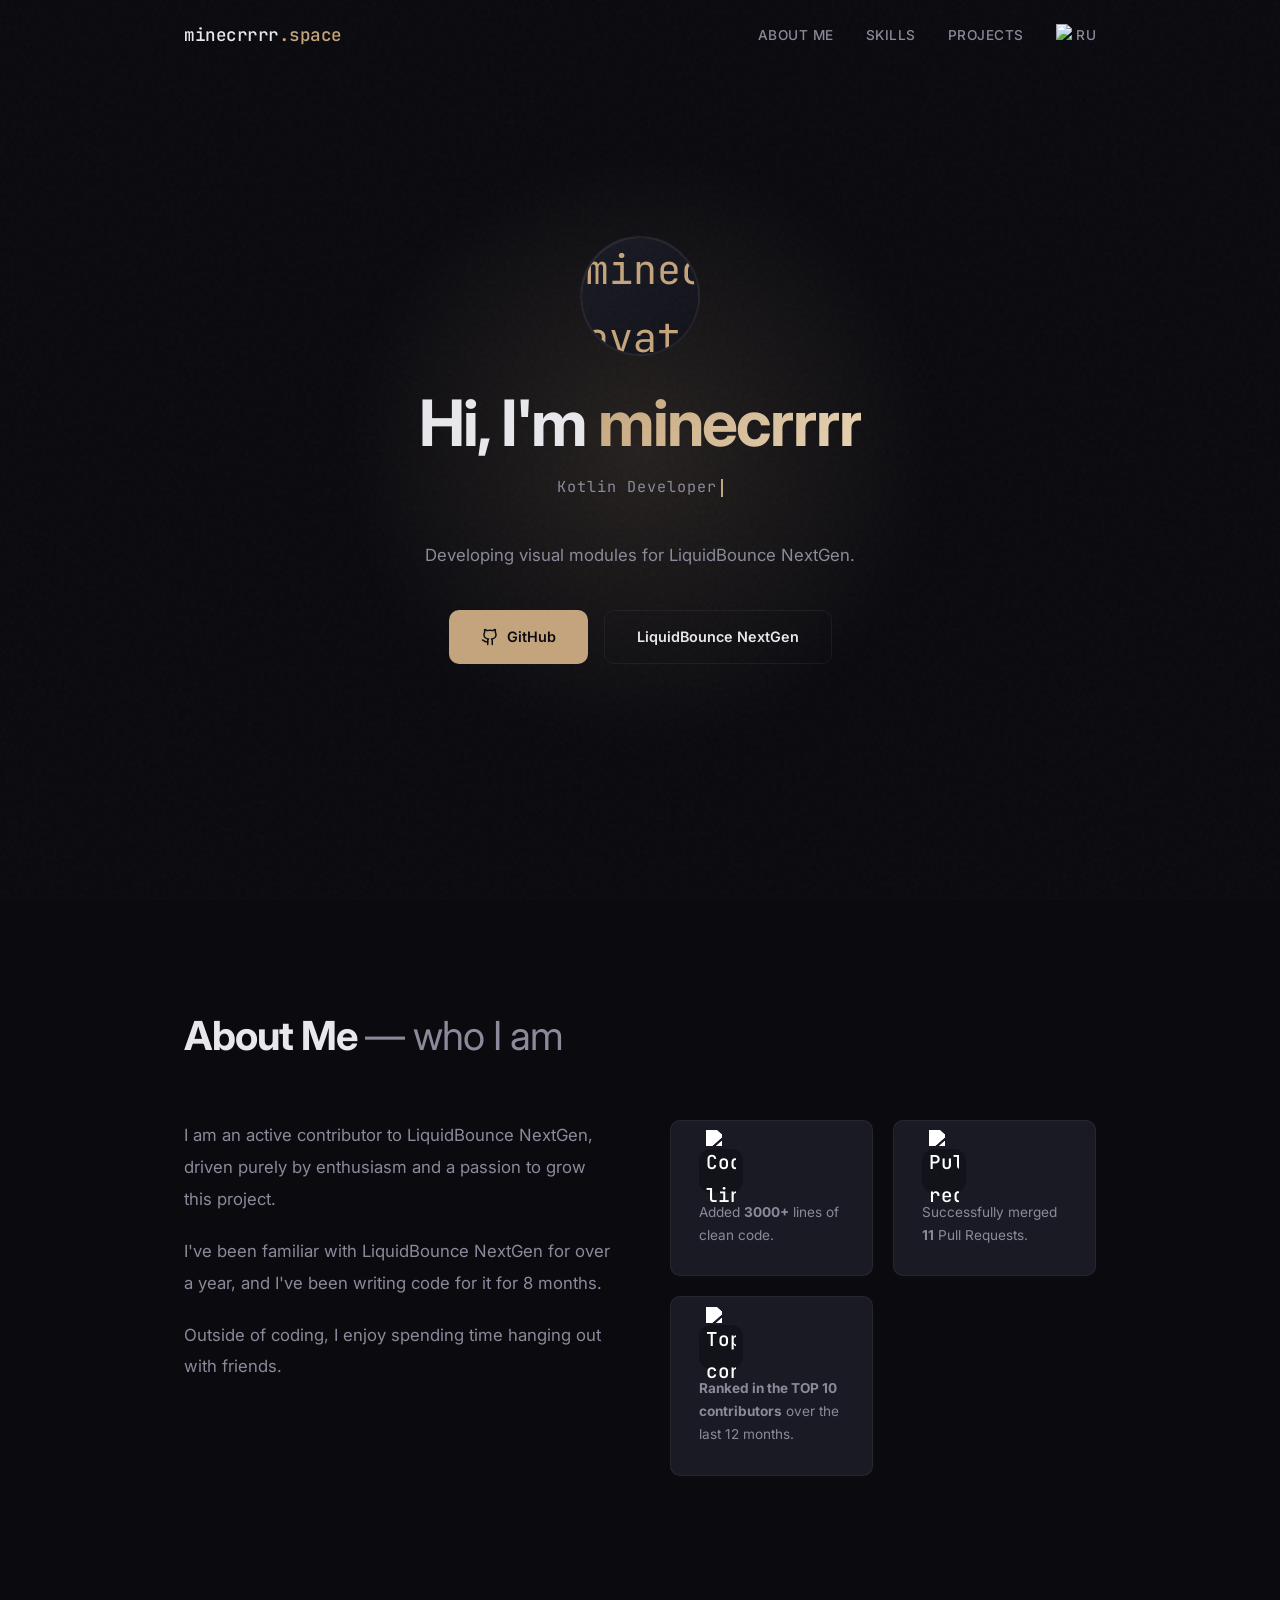
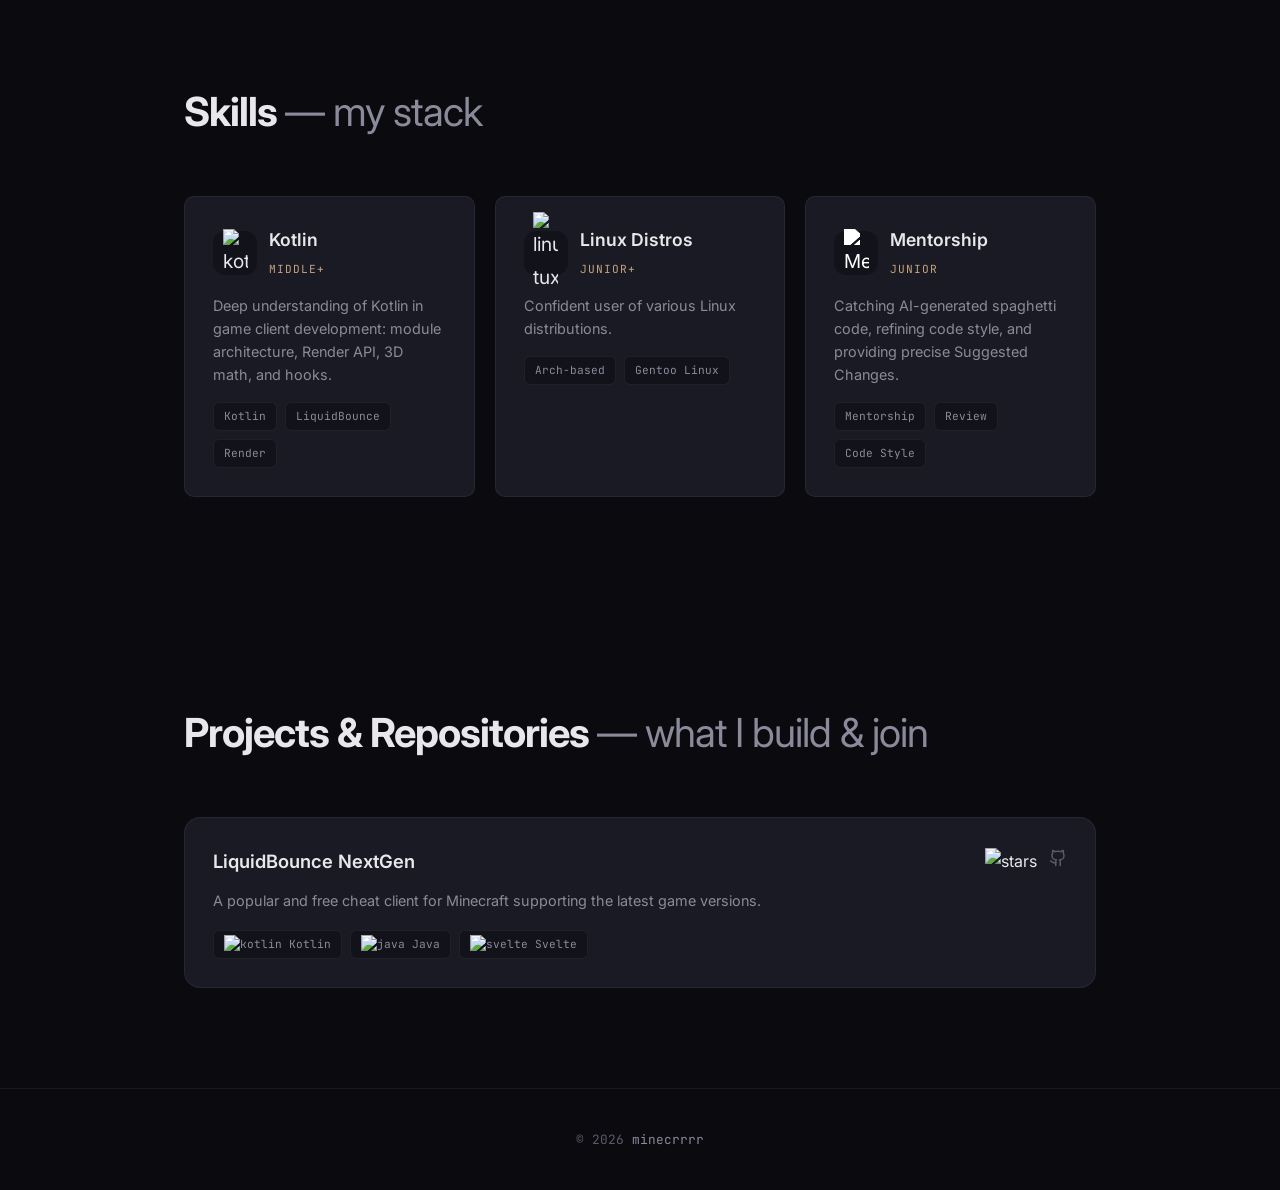
==== commit 0e636fca: "." ====
--- a/en/index.html
+++ b/en/index.html
@@ -5,7 +5,7 @@
     <!-- Mobile responsiveness -->
     <meta
       name="viewport"
-      content="width=1200, initial-scale=0.3, maximum-scale=1.0, user-scalable=yes"
+      content="width=1024, initial-scale=0.25, minimum-scale=0.1, maximum-scale=5.0, user-scalable=yes"
     />
 
     <title>minecrrrr.space — Personal Space</title>
